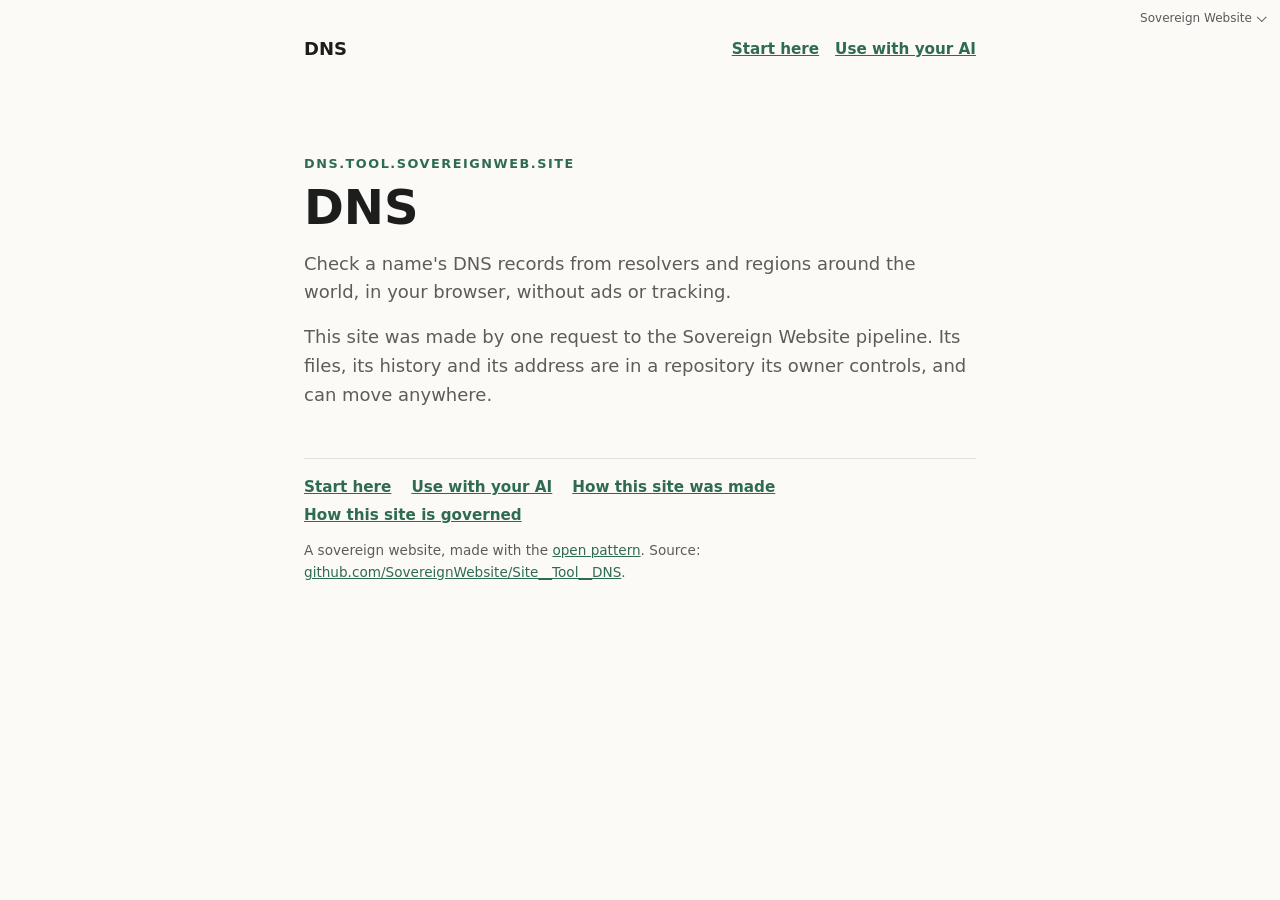
==== site/index.html @ 89b3601e "Seed 21 files from SovereignWebsite__Factory (org-apply)" ====
<!doctype html>
<html lang="en-GB">
<head>
<meta charset="utf-8">
<meta name="viewport" content="width=device-width, initial-scale=1">
<title>DNS</title>
<meta name="description" content="Check a name's DNS records from resolvers and regions around the world, in your browser, without ads or tracking.">
<meta property="og:type" content="website">
<meta property="og:site_name" content="DNS">
<meta property="og:locale" content="en_GB">
<meta property="og:url" content="https://dns.tool.sovereignweb.site/">
<meta property="og:title" content="DNS">
<meta property="og:description" content="Check a name's DNS records from resolvers and regions around the world, in your browser, without ads or tracking.">
<meta property="og:image" content="https://dns.tool.sovereignweb.site/assets/share/card-1200x630.jpg">
<meta property="og:image:type" content="image/jpeg">
<meta property="og:image:width" content="1200">
<meta property="og:image:height" content="630">
<meta property="og:image:alt" content="DNS">
<meta name="twitter:card" content="summary_large_image">
<meta name="twitter:title" content="DNS">
<meta name="twitter:description" content="Check a name's DNS records from resolvers and regions around the world, in your browser, without ads or tracking.">
<meta name="twitter:image" content="https://dns.tool.sovereignweb.site/assets/share/card-1200x630.jpg">
<link rel="canonical" href="https://dns.tool.sovereignweb.site/">
<style>
:root{--bg:#fbfaf7;--fg:#1d1d1b;--muted:#5d5c57;--accent:#2f6b4f;--line:#e4e1d8}
@media (prefers-color-scheme:dark){:root{--bg:#141513;--fg:#ecebe6;--muted:#a8a69e;--accent:#7fc3a0;--line:#2c2d29}}
*{box-sizing:border-box}body{margin:0;background:var(--bg);color:var(--fg);font:18px/1.6 system-ui,-apple-system,Segoe UI,sans-serif}
main{max-width:44rem;margin:0 auto;padding:10vh 1rem 4rem}
.skip{position:absolute;left:-999px}.skip:focus{left:1rem;top:1rem}
.mark{font-size:.8rem;letter-spacing:.12em;text-transform:uppercase;color:var(--accent);font-weight:600}
h1{font-size:clamp(2rem,6vw,3rem);line-height:1.1;margin:.4rem 0 1rem}
p{color:var(--muted);margin:0 0 1rem}a{color:var(--accent)}
footer{margin-top:3rem;padding-top:1rem;border-top:1px solid var(--line);font-size:.85rem;color:var(--muted)}
/* The Sovereign Website credit on a customer's site: one small, muted control at the far top right that opens a
   pop-up menu of the family links. Not a strip and not a menu bar: the site is about its owner (Dinis, 20 November
   2026: "It needs to fundamentally be about the site and who is it about ... top right pop-up menu").
   CSS only (details/summary), so no script and no CSP issue. It sits in the page's corner, above the owner's header;
   a site whose own header uses that corner moves it with --family-top / --family-right.
   To remove it, the owner sets one attribute: <html data-family-credit="off">. */
.family-credit{--fam-fg:var(--family-fg,#5a5a5a);--fam-strong:var(--family-fg-strong,#111);--fam-bg:var(--family-bg,#fff);
  position:absolute;top:var(--family-top,.4rem);right:var(--family-right,.75rem);z-index:50;font-size:.75rem;line-height:1.4}
@media (prefers-color-scheme:dark){.family-credit{--fam-fg:var(--family-fg,#b5b5b5);--fam-strong:var(--family-fg-strong,#fff);--fam-bg:var(--family-bg,#1c1c1c)}}
.family-credit summary{display:inline-flex;align-items:center;gap:.3rem;cursor:pointer;color:var(--fam-fg);list-style:none;min-height:24px;padding:.15rem .3rem;border-radius:4px}
.family-credit summary::-webkit-details-marker{display:none}
.family-credit summary::after{content:"";width:.35rem;height:.35rem;border:solid currentColor;border-width:0 1px 1px 0;transform:rotate(45deg) translateY(-2px)}
.family-credit summary:hover,.family-credit summary:focus-visible,.family-credit[open] summary{color:var(--fam-strong)}
.family-credit ul{position:absolute;right:0;top:100%;margin:.25rem 0 0;padding:.35rem 0;list-style:none;min-width:11rem;
  background:var(--fam-bg);border:1px solid rgba(127,127,127,.3);border-radius:6px;box-shadow:0 4px 16px rgba(0,0,0,.12)}
.family-credit a{display:block;padding:.3rem .8rem;min-height:24px;color:var(--fam-fg);text-decoration:none}
.family-credit a:hover,.family-credit a:focus-visible{color:var(--fam-strong);background:rgba(127,127,127,.1)}
.family-credit .family-gap{border-bottom:1px solid rgba(127,127,127,.25);padding-bottom:.3rem;margin-bottom:.3rem}
[data-family-credit="off"] .family-credit{display:none}
@media print{.family-credit{display:none}}
.top{display:flex;flex-wrap:wrap;align-items:center;gap:.5rem 1.5rem;max-width:44rem;margin:0 auto;padding:2.2rem 1rem 0}
.top .name{font-weight:600;color:var(--fg);text-decoration:none}
.own{display:flex;gap:1rem;margin-left:auto;font-size:.95rem}
.own a,.site-links a{color:var(--accent);font-weight:600}
.site-links{display:flex;flex-wrap:wrap;gap:.25rem 1.25rem;margin-bottom:.8rem;font-size:.95rem}
@media (max-width:40rem){.own{margin:0;width:100%}}
h2{font-size:1.25rem;margin:2rem 0 .5rem}ol,ul.plain{color:var(--muted);padding-left:1.2rem}li{margin:.35rem 0}
pre{background:rgba(127,127,127,.1);padding:.8rem 1rem;border-radius:6px;white-space:pre-wrap;font-size:.9rem;color:var(--fg)}
code{font-size:.9em}main a,main code{overflow-wrap:anywhere}
</style>
</head>
<body>
<a class="skip" href="#main">Skip to content</a>
<details class="family-credit">
  <summary>Sovereign Website</summary>
  <ul>
    <li><a href="/start/">Start here</a></li>
    <li><a href="/agents/">Use with your AI</a></li>
    <li class="family-gap"><a href="/admin/">How this site was made</a></li>
    <li><a href="https://sovereignwebsite.ai/">Sovereign Website</a></li>
    <li><a href="https://sovereignwebsite.org/">Principles</a></li>
    <li><a href="https://sovereignwebsite.site/">Hosted</a></li>
    <li><a href="https://hub.sovereignweb.site/">Hub</a></li>
    <li><a href="https://agents.sovereignweb.site/">Agents</a></li>
    <li><a href="https://vault.sovereignwebsite.site/">Vault</a></li>
    <li><a href="https://agenticcells.ai/">AgentiCCells</a></li>
    <li><a href="https://riskmandate.ai/">RiskMandate</a></li>
    <li><a href="https://newsroom.sgit.ai/">Newsroom</a></li>
  </ul>
</details>
<header class="top">
  <a class="name" href="/">DNS</a>
  <nav class="own" aria-label="This site">
    <a href="/start/">Start here</a>
    <a href="/agents/">Use with your AI</a>
  </nav>
</header>
<main id="main">
<div class="mark">dns.tool.sovereignweb.site</div>
<h1>DNS</h1>
<p>Check a name's DNS records from resolvers and regions around the world, in your browser, without ads or tracking.</p>
<p>This site was made by one request to the Sovereign Website pipeline. Its files, its history and its address are in a repository its owner controls, and can move anywhere.</p>
<footer>
<nav class="site-links" aria-label="About this site">
  <a href="/start/">Start here</a>
  <a href="/agents/">Use with your AI</a>
  <a href="/admin/">How this site was made</a>
  <a href="/policy/">How this site is governed</a>
</nav>
A sovereign website, made with the <a href="https://sovereignwebsite.org/">open pattern</a>. Source: <a href="https://github.com/SovereignWebsite/Site__Tool__DNS">github.com/SovereignWebsite/Site__Tool__DNS</a>.</footer>
</main>
</body>
</html>
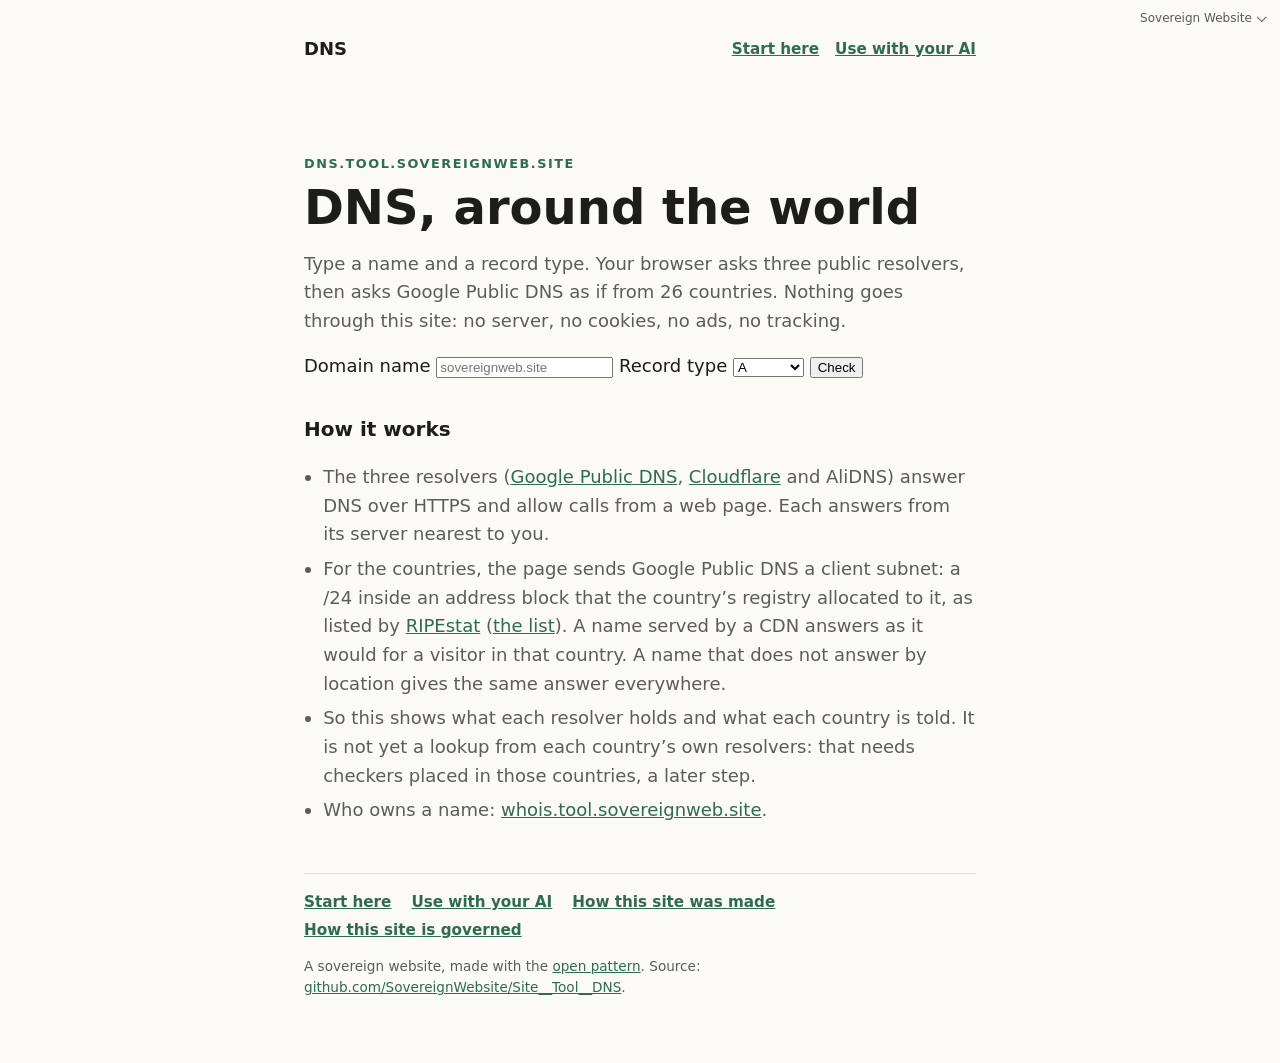
==== commit 4fda3bfe: "DNS checker, first version: three resolvers and 26 countries, in the browser The home page checks a " ====
--- a/site/index.html
+++ b/site/index.html
@@ -20,6 +20,7 @@
 <meta name="twitter:title" content="DNS">
 <meta name="twitter:description" content="Check a name's DNS records from resolvers and regions around the world, in your browser, without ads or tracking.">
 <meta name="twitter:image" content="https://dns.tool.sovereignweb.site/assets/share/card-1200x630.jpg">
+<link rel="stylesheet" href="/assets/dns.css">
 <link rel="canonical" href="https://dns.tool.sovereignweb.site/">
 <style>
 :root{--bg:#fbfaf7;--fg:#1d1d1b;--muted:#5d5c57;--accent:#2f6b4f;--line:#e4e1d8}
@@ -90,9 +91,26 @@
 </header>
 <main id="main">
 <div class="mark">dns.tool.sovereignweb.site</div>
-<h1>DNS</h1>
-<p>Check a name's DNS records from resolvers and regions around the world, in your browser, without ads or tracking.</p>
-<p>This site was made by one request to the Sovereign Website pipeline. Its files, its history and its address are in a repository its owner controls, and can move anywhere.</p>
+<h1>DNS, around the world</h1>
+<p>Type a name and a record type. Your browser asks three public resolvers, then asks Google Public DNS as if from 26 countries. Nothing goes through this site: no server, no cookies, no ads, no tracking.</p>
+<form id="check" class="check">
+  <label for="name">Domain name</label>
+  <input id="name" name="name" type="text" inputmode="url" autocomplete="off" autocapitalize="off" spellcheck="false" placeholder="sovereignweb.site" required>
+  <label for="type">Record type</label>
+  <select id="type" name="type">
+    <option>A</option><option>AAAA</option><option>CNAME</option><option>MX</option><option>NS</option><option>TXT</option><option>SOA</option><option>CAA</option>
+  </select>
+  <button type="submit">Check</button>
+</form>
+<p id="summary" class="summary" role="status" aria-live="polite"></p>
+<div id="results"></div>
+<h2>How it works</h2>
+<ul class="plain">
+<li>The three resolvers (<a href="https://developers.google.com/speed/public-dns/docs/doh/json">Google Public DNS</a>, <a href="https://developers.cloudflare.com/1.1.1.1/encryption/dns-over-https/make-api-requests/dns-json/">Cloudflare</a> and AliDNS) answer DNS over HTTPS and allow calls from a web page. Each answers from its server nearest to you.</li>
+<li>For the countries, the page sends Google Public DNS a client subnet: a /24 inside an address block that the country’s registry allocated to it, as listed by <a href="https://stat.ripe.net/">RIPEstat</a> (<a href="/data/regions.json">the list</a>). A name served by a CDN answers as it would for a visitor in that country. A name that does not answer by location gives the same answer everywhere.</li>
+<li>So this shows what each resolver holds and what each country is told. It is not yet a lookup from each country’s own resolvers: that needs checkers placed in those countries, a later step.</li>
+<li>Who owns a name: <a href="https://whois.tool.sovereignweb.site/">whois.tool.sovereignweb.site</a>.</li>
+</ul>
 <footer>
 <nav class="site-links" aria-label="About this site">
   <a href="/start/">Start here</a>
@@ -102,5 +120,6 @@
 </nav>
 A sovereign website, made with the <a href="https://sovereignwebsite.org/">open pattern</a>. Source: <a href="https://github.com/SovereignWebsite/Site__Tool__DNS">github.com/SovereignWebsite/Site__Tool__DNS</a>.</footer>
 </main>
+<script src="/assets/dns.js" defer></script>
 </body>
 </html>
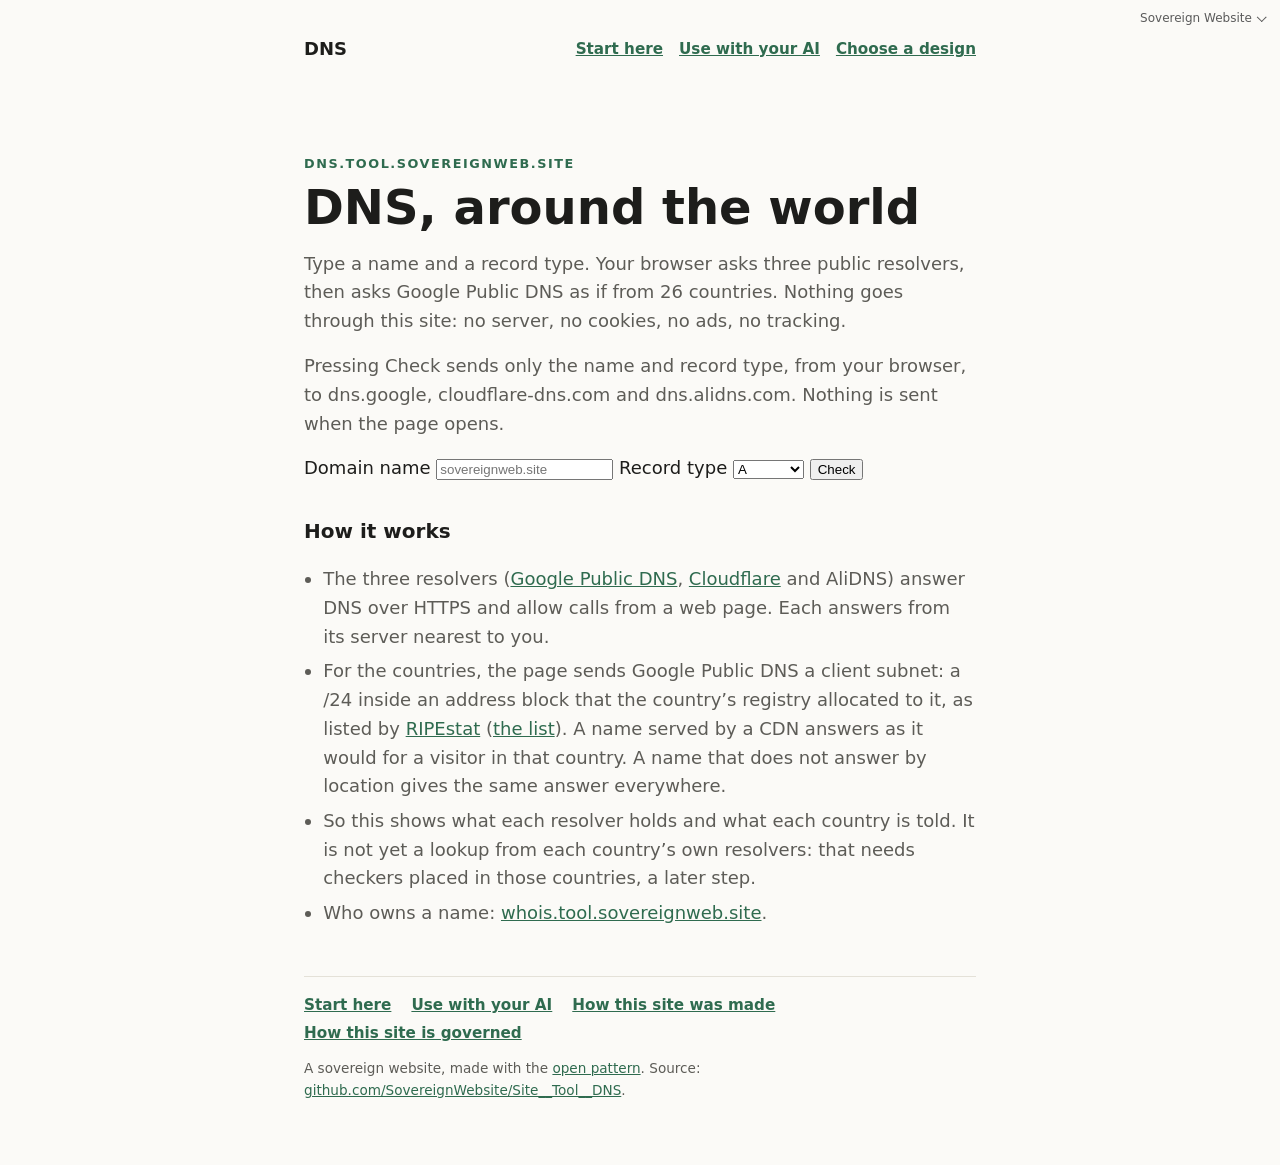
==== commit cf243dd1: "Home page: design.c's round 1 changes 1 to 5 Control borders at 3:1 (#85847f light, #76756f dark); a" ====
--- a/site/index.html
+++ b/site/index.html
@@ -2,6 +2,7 @@
 <html lang="en-GB">
 <head>
 <meta charset="utf-8">
+<meta http-equiv="Content-Security-Policy" content="default-src 'self'; connect-src 'self' https://dns.google https://cloudflare-dns.com https://dns.alidns.com; img-src 'self'; style-src 'self' 'unsafe-inline'; script-src 'self'; base-uri 'none'; form-action 'self'">
 <meta name="viewport" content="width=device-width, initial-scale=1">
 <title>DNS</title>
 <meta name="description" content="Check a name's DNS records from resolvers and regions around the world, in your browser, without ads or tracking.">
@@ -87,12 +88,14 @@
   <nav class="own" aria-label="This site">
     <a href="/start/">Start here</a>
     <a href="/agents/">Use with your AI</a>
+    <a href="/designs/">Choose a design</a>
   </nav>
 </header>
 <main id="main">
 <div class="mark">dns.tool.sovereignweb.site</div>
 <h1>DNS, around the world</h1>
-<p>Type a name and a record type. Your browser asks three public resolvers, then asks Google Public DNS as if from 26 countries. Nothing goes through this site: no server, no cookies, no ads, no tracking.</p>
+<p class="lead">Type a name and a record type. Your browser asks three public resolvers, then asks Google Public DNS as if from 26 countries. Nothing goes through this site: no server, no cookies, no ads, no tracking.</p>
+<p class="lead">Pressing Check sends only the name and record type, from your browser, to dns.google, cloudflare-dns.com and dns.alidns.com. Nothing is sent when the page opens.</p>
 <form id="check" class="check">
   <label for="name">Domain name</label>
   <input id="name" name="name" type="text" inputmode="url" autocomplete="off" autocapitalize="off" spellcheck="false" placeholder="sovereignweb.site" required>
